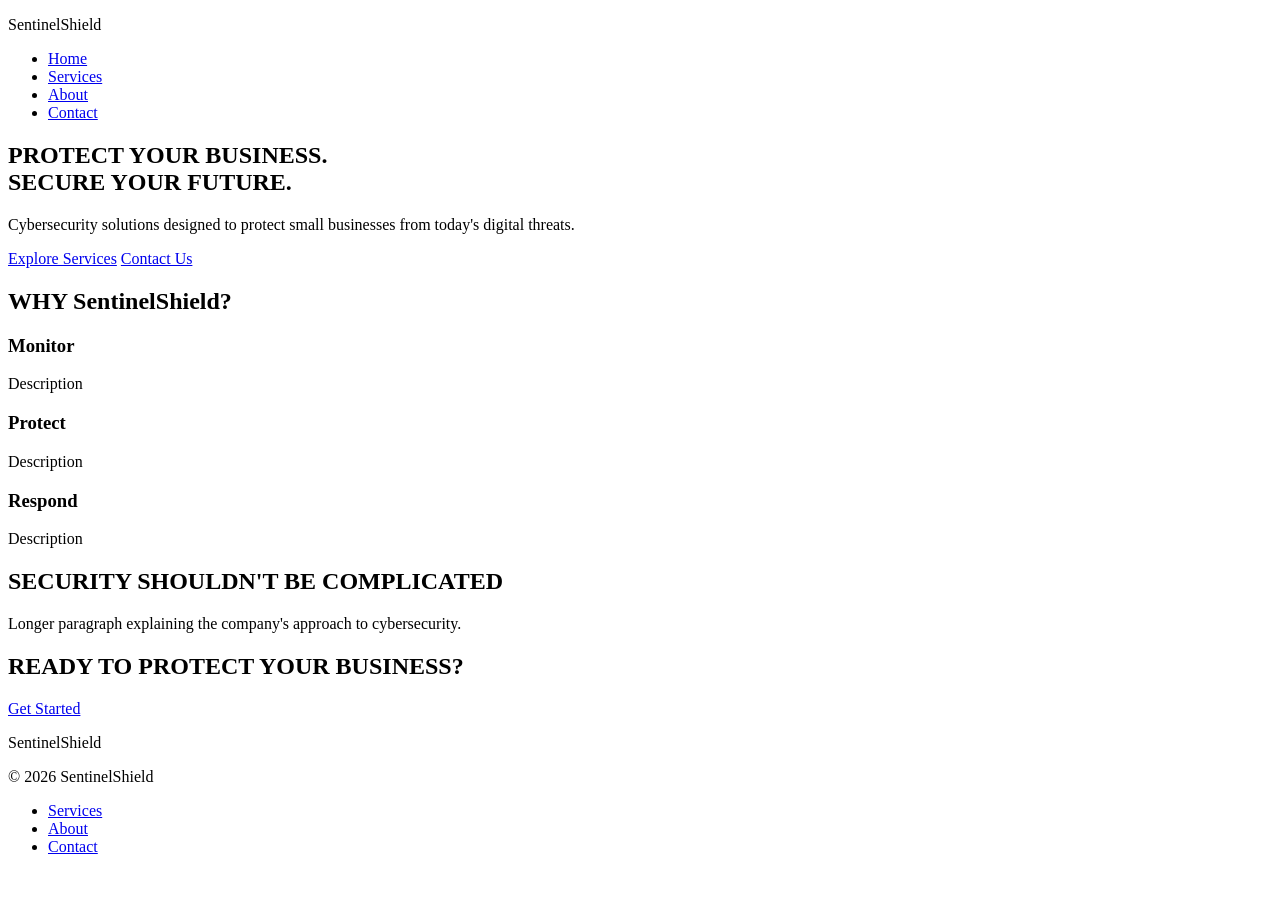
==== index.html @ 6c5f7bb1 "Add semantic homepage structure" ====
<!DOCTYPE html>
<html>
    <head>
        <title>SentinelShield | Cybersecurity Solutions</title>
        <meta charset="UTF-8">
        <meta name="viewport" content="width=device-width, initial-scale=1.0">
        <link rel="stylesheet" href="css/style.css">
    </head>

    <body>

        <header>
            <p class = "logo">SentinelShield</p>

            <nav>
                <ul>
                    <li><a href="index.html">Home</a></li>
                    <li><a href="services.html">Services</a></li>
                    <li><a href="about.html">About</a></li>
                    <li><a href="contact.html">Contact</a></li>
                </ul>
            </nav>
        </header>

        <main>
            <section class="hero">
                <h1>PROTECT YOUR BUSINESS.<br>
                SECURE YOUR FUTURE.</h1>

                <p>Cybersecurity solutions designed to protect small businesses from today's digital threats.</p>

                <a href="services.html" class = "hero-btn">Explore Services</a>
                <a href="contact.html" class = "hero-btn">Contact Us</a>
            </section>

            <section id="features">
                <h2>WHY SentinelShield?</h2>
                <div class="card-container">
                    <article class="sec-card">
                        <h3>Monitor</h3>
                        <p>Description</p>
                    </article>
                    <article class="sec-card">
                        <h3>Protect</h3>
                        <p>Description</p>
                    </article>
                    <article class="sec-card">
                        <h3>Respond</h3>
                        <p>Description</p>
                    </article>
                </div>
            </section>

            <section id="security">
                <h2>SECURITY SHOULDN'T BE COMPLICATED</h2>
                <p>Longer paragraph explaining the company's approach to cybersecurity.</p>
                
            </section>

            <section id="cta">
                <h2>READY TO PROTECT YOUR BUSINESS?</h2>
                <a href="contact.html">Get Started</a>
            </section>
        </main>

        <footer>
            <p class = "logo">SentinelShield</p>
            <p>© 2026 SentinelShield</p>

            <ul class="footer-nav">
                <li><a href="services.html">Services</a></li>
                <li><a href="about.html">About</a></li>
                <li><a href="contact.html">Contact</a></li>
            </ul>
        </footer>

    <script src="js/script.js"></script>
    </body>
</html>
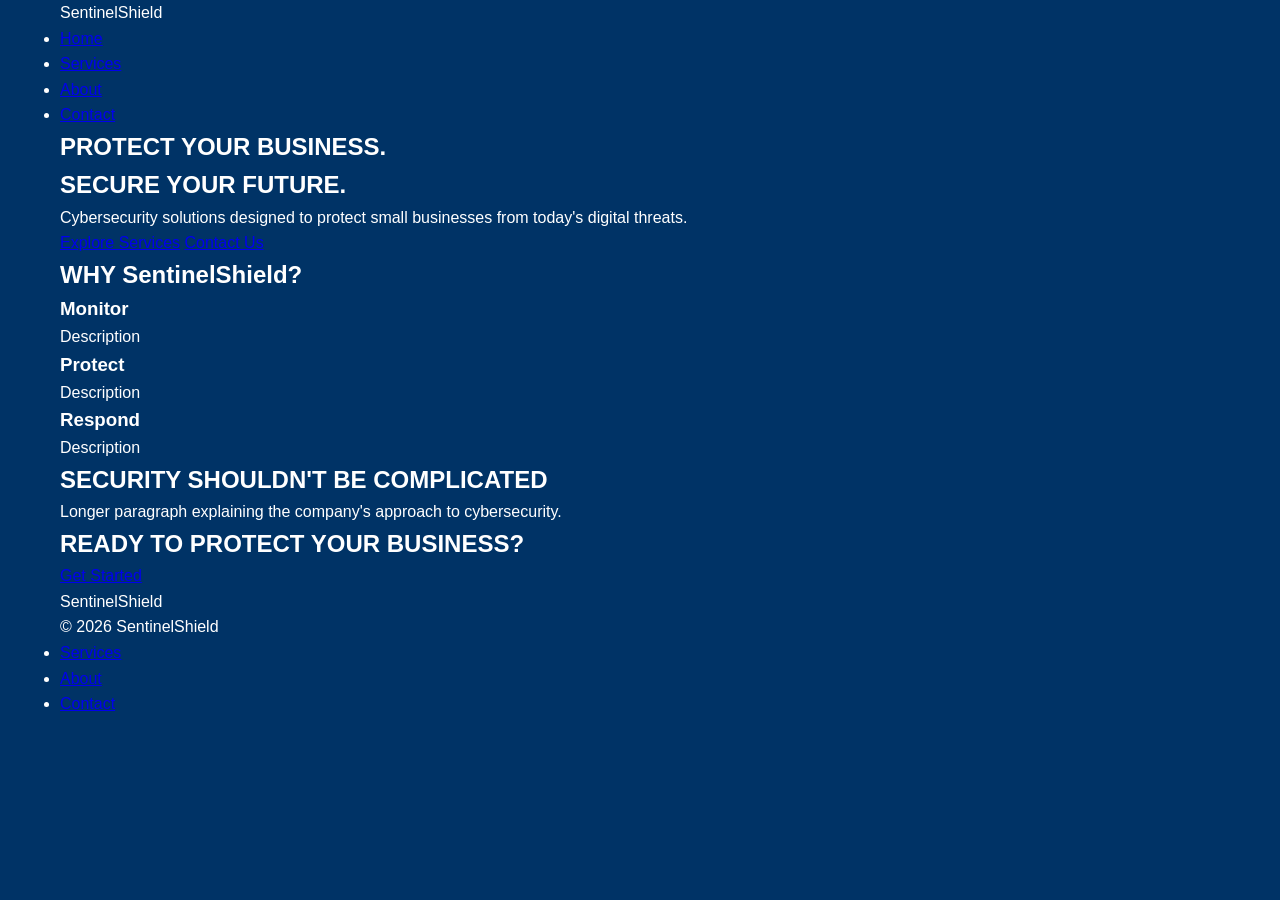
==== commit e7fcbb00: "Add base styles and layout container" ====
--- a/index.html
+++ b/index.html
@@ -8,70 +8,81 @@
     </head>
 
     <body>
+        
+        <header>
+            <div class = "container">
+                <p class = "logo">SentinelShield</p>
 
-        <header>
-            <p class = "logo">SentinelShield</p>
+                <nav>
+                    <ul>
+                        <li><a href="index.html">Home</a></li>
+                        <li><a href="services.html">Services</a></li>
+                        <li><a href="about.html">About</a></li>
+                        <li><a href="contact.html">Contact</a></li>
+                    </ul>
+                </nav>
+            </div>
+        </header>
 
-            <nav>
-                <ul>
-                    <li><a href="index.html">Home</a></li>
+        <main>
+            <section class="hero">
+                <div class="container">
+                    <h1>PROTECT YOUR BUSINESS.<br>
+                    SECURE YOUR FUTURE.</h1>
+
+                    <p>Cybersecurity solutions designed to protect small businesses from today's digital threats.</p>
+
+                    <a href="services.html" class = "hero-btn">Explore Services</a>
+                    <a href="contact.html" class = "hero-btn">Contact Us</a>
+                </div>
+            </section>
+
+            <section id="features">
+                <div class="container">
+                    <h2>WHY SentinelShield?</h2>
+                    <div class="card-container">
+                        <article class="sec-card">
+                            <h3>Monitor</h3>
+                            <p>Description</p>
+                        </article>
+                        <article class="sec-card">
+                            <h3>Protect</h3>
+                            <p>Description</p>
+                        </article>
+                        <article class="sec-card">
+                            <h3>Respond</h3>
+                            <p>Description</p>
+                        </article>
+                    </div>
+                </div>
+            </section>
+
+            <section id="security">
+                <div class="container">
+                    <h2>SECURITY SHOULDN'T BE COMPLICATED</h2>
+                    <p>Longer paragraph explaining the company's approach to cybersecurity.</p>
+                </div>
+            </section>
+
+            <section id="cta">
+                <div class="container">
+                    <h2>READY TO PROTECT YOUR BUSINESS?</h2>
+                    <a href="contact.html">Get Started</a>
+                </div>
+            </section>
+        </main>
+
+        <footer>
+            <div class="container">
+                <p class = "logo">SentinelShield</p>
+                <p>© 2026 SentinelShield</p>
+
+                <ul class="footer-nav">
                     <li><a href="services.html">Services</a></li>
                     <li><a href="about.html">About</a></li>
                     <li><a href="contact.html">Contact</a></li>
                 </ul>
-            </nav>
-        </header>
-
-        <main>
-            <section class="hero">
-                <h1>PROTECT YOUR BUSINESS.<br>
-                SECURE YOUR FUTURE.</h1>
-
-                <p>Cybersecurity solutions designed to protect small businesses from today's digital threats.</p>
-
-                <a href="services.html" class = "hero-btn">Explore Services</a>
-                <a href="contact.html" class = "hero-btn">Contact Us</a>
-            </section>
-
-            <section id="features">
-                <h2>WHY SentinelShield?</h2>
-                <div class="card-container">
-                    <article class="sec-card">
-                        <h3>Monitor</h3>
-                        <p>Description</p>
-                    </article>
-                    <article class="sec-card">
-                        <h3>Protect</h3>
-                        <p>Description</p>
-                    </article>
-                    <article class="sec-card">
-                        <h3>Respond</h3>
-                        <p>Description</p>
-                    </article>
-                </div>
-            </section>
-
-            <section id="security">
-                <h2>SECURITY SHOULDN'T BE COMPLICATED</h2>
-                <p>Longer paragraph explaining the company's approach to cybersecurity.</p>
-                
-            </section>
-
-            <section id="cta">
-                <h2>READY TO PROTECT YOUR BUSINESS?</h2>
-                <a href="contact.html">Get Started</a>
-            </section>
-        </main>
-
-        <footer>
-            <p class = "logo">SentinelShield</p>
-            <p>© 2026 SentinelShield</p>
-
-            <ul class="footer-nav">
-                <li><a href="services.html">Services</a></li>
-                <li><a href="about.html">About</a></li>
-                <li><a href="contact.html">Contact</a></li>
-            </ul>
+            </div>
         </footer>
 
     <script src="js/script.js"></script>
--- a/css/style.css
+++ b/css/style.css
@@ -0,0 +1,32 @@
+:root {
+    --color-primary: #000066;
+    --color-secondary: #ff9900;
+    --color-background: #003366;
+    --color-surface: #555;
+    --color-text: #fff;
+    --color-text-muted: #999;
+}
+
+html {
+    box-sizing: border-box;
+}
+
+*, *::before, *::after {
+  box-sizing: inherit;
+  margin: 0;
+  padding: 0;
+}
+
+body{
+    font-family: Verdana, Geneva, Tahoma, sans-serif;
+    color: var(--color-text);
+    background-color: var(--color-background);
+    line-height: 1.6;
+}
+
+.container{
+    margin: 0 auto;
+    padding: 0 20px;
+    width: 100%;
+    max-width: 1200px;  
+}
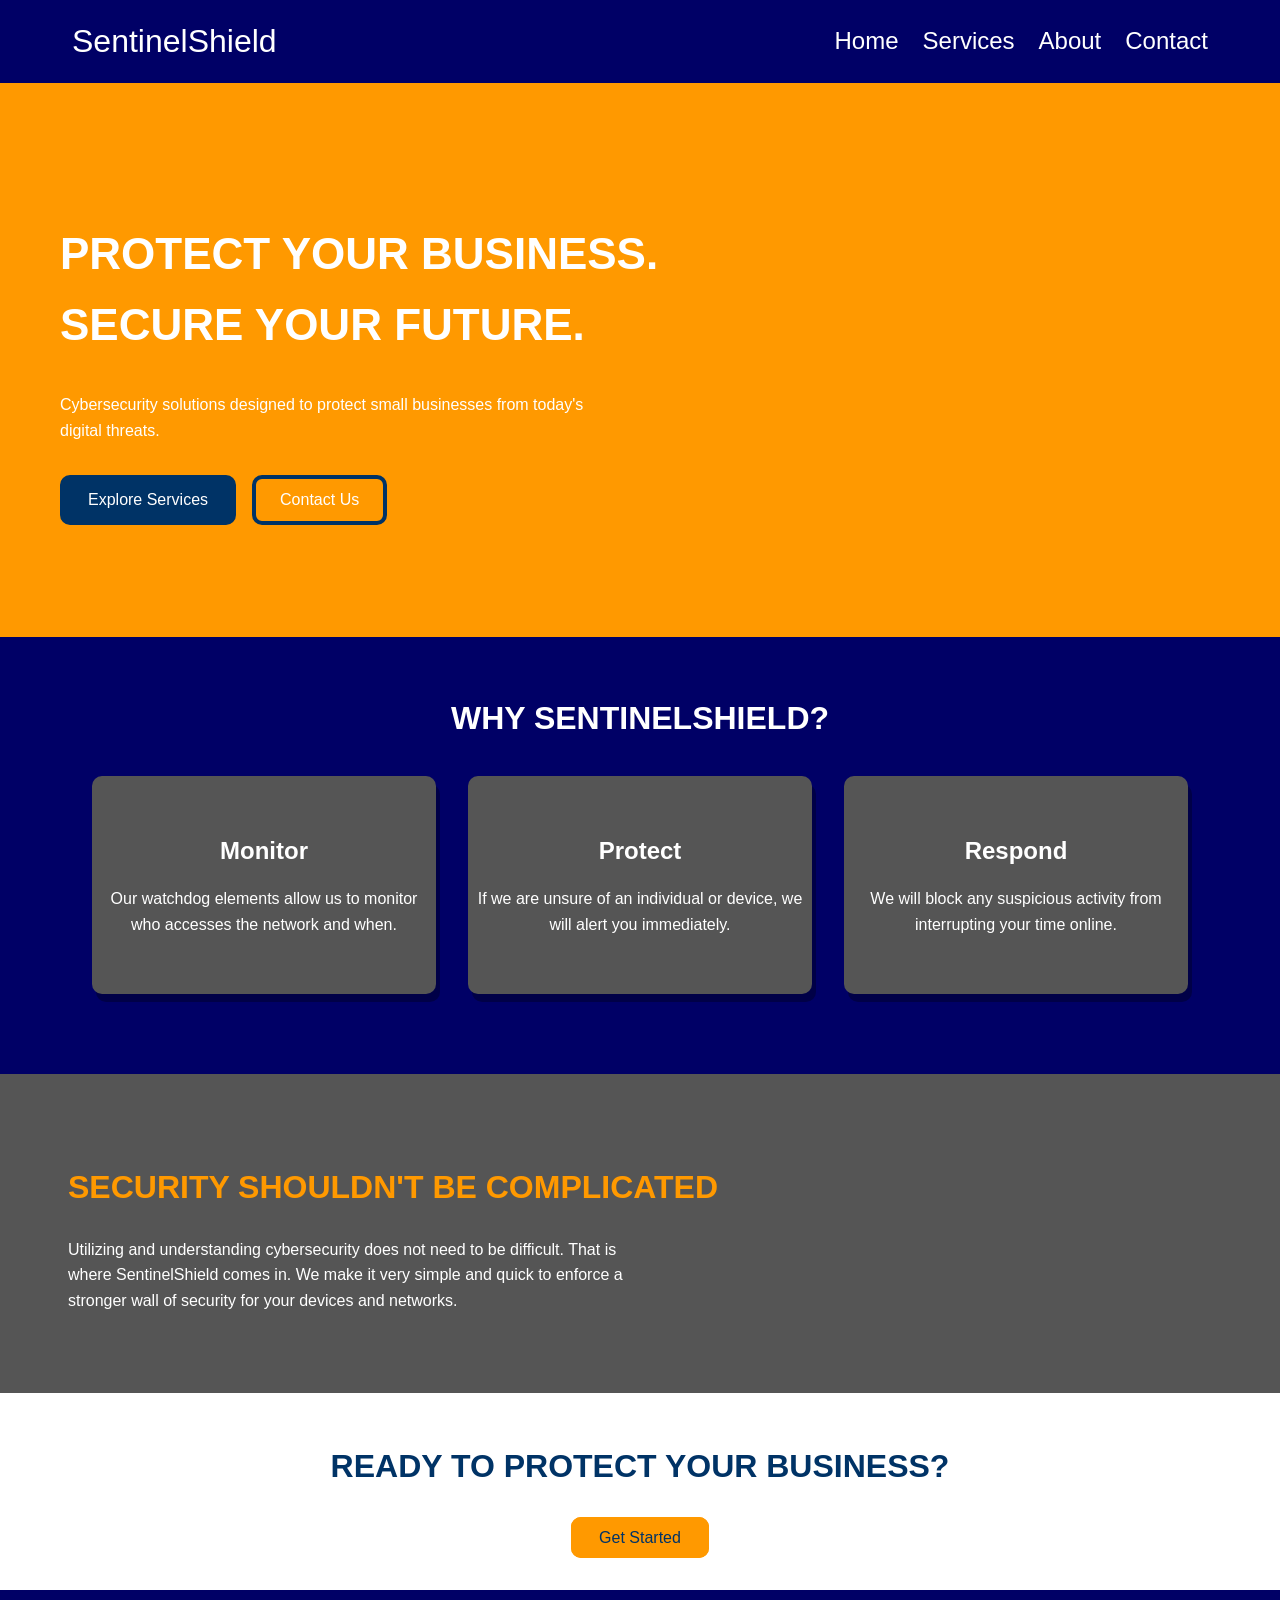
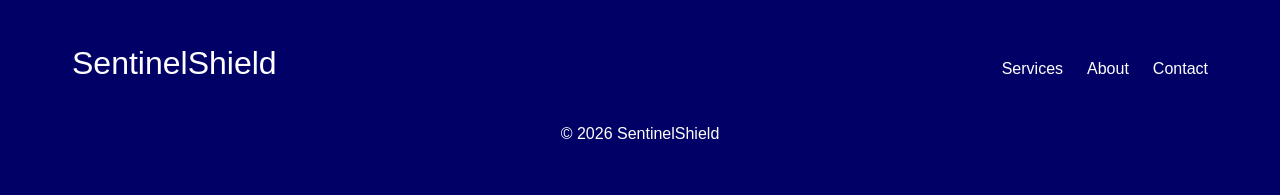
==== commit e002d134: "Build desktop homepage layout" ====
--- a/index.html
+++ b/index.html
@@ -13,7 +13,7 @@
             <div class = "container">
                 <p class = "logo">SentinelShield</p>
 
-                <nav>
+                <nav class = "main-nav">
                     <ul>
                         <li><a href="index.html">Home</a></li>
                         <li><a href="services.html">Services</a></li>
@@ -31,27 +31,30 @@
                     SECURE YOUR FUTURE.</h1>
 
                     <p>Cybersecurity solutions designed to protect small businesses from today's digital threats.</p>
-
-                    <a href="services.html" class = "hero-btn">Explore Services</a>
-                    <a href="contact.html" class = "hero-btn">Contact Us</a>
+                    
+                    <div class="hero-buttons">
+                        <a href="services.html" class = "hero-btn primary-btn">Explore Services</a>
+                        <a href="contact.html" class = "hero-btn secondary-btn">Contact Us</a>
+                    </div>
                 </div>
             </section>
 
             <section id="features">
                 <div class="container">
-                    <h2>WHY SentinelShield?</h2>
+                    <h2>WHY SENTINELSHIELD?</h2>
                     <div class="card-container">
                         <article class="sec-card">
                             <h3>Monitor</h3>
-                            <p>Description</p>
+                            <p>Our watchdog elements allow us to monitor who accesses the network and when.
+                            </p>
                         </article>
                         <article class="sec-card">
                             <h3>Protect</h3>
-                            <p>Description</p>
+                            <p>If we are unsure of an individual or device, we will alert you immediately. </p>
                         </article>
                         <article class="sec-card">
                             <h3>Respond</h3>
-                            <p>Description</p>
+                            <p>We will block any suspicious activity from interrupting your time online.</p>
                         </article>
                     </div>
                 </div>
@@ -60,7 +63,10 @@
             <section id="security">
                 <div class="container">
                     <h2>SECURITY SHOULDN'T BE COMPLICATED</h2>
-                    <p>Longer paragraph explaining the company's approach to cybersecurity.</p>
+                    <p>Utilizing and understanding cybersecurity does not need to be difficult. 
+                        That is where SentinelShield comes in. We make it very simple and quick
+                        to enforce a stronger wall of security for your devices and networks.
+                    </p>
                 </div>
             </section>
 
@@ -75,13 +81,16 @@
         <footer>
             <div class="container">
                 <p class = "logo">SentinelShield</p>
-                <p>© 2026 SentinelShield</p>
 
-                <ul class="footer-nav">
-                    <li><a href="services.html">Services</a></li>
-                    <li><a href="about.html">About</a></li>
-                    <li><a href="contact.html">Contact</a></li>
-                </ul>
+                <nav class = "footer-nav">
+                    <ul>
+                        <li><a href="services.html">Services</a></li>
+                        <li><a href="about.html">About</a></li>
+                        <li><a href="contact.html">Contact</a></li>
+                    </ul>
+                </nav>
+
+                <p class="copyright">© 2026 SentinelShield</p>
             </div>
         </footer>
 
--- a/css/style.css
+++ b/css/style.css
@@ -9,12 +9,13 @@
 
 html {
     box-sizing: border-box;
+    
 }
 
 *, *::before, *::after {
-  box-sizing: inherit;
-  margin: 0;
-  padding: 0;
+    box-sizing: inherit;
+    margin: 0;
+    padding: 0;
 }
 
 body{
@@ -29,4 +30,240 @@
     padding: 0 20px;
     width: 100%;
     max-width: 1200px;  
+}
+
+header{
+    background-color: var(--color-primary);
+}
+
+header .container{
+    display: flex;
+    align-items: center;
+    padding: 1rem 2rem;
+    justify-content: space-between;
+}
+
+.main-nav ul{
+    display: flex;
+    gap: 1.5rem;
+    padding: 0;
+}
+
+.main-nav ul li{
+    list-style-type: none;
+}
+
+.main-nav ul li a{
+    text-decoration: none;
+    color:var(--color-text);
+    font-size: 1.5rem;
+}
+
+.main-nav ul li a:hover{
+    text-decoration: none;
+    color:var(--color-secondary);
+    cursor: pointer;
+}
+
+.logo{
+    font-size: 2rem;
+}
+
+.hero{
+    background-color: var(--color-secondary);
+    padding: 7rem 0;
+}
+
+.hero h1{
+    padding-top: 1.5rem;
+    font-size: 2.75rem;
+}
+
+.hero p{
+    width:100%;
+    max-width: 60ch;
+    padding-top: 2rem;
+    font-size: 1rem;
+}
+
+.hero-btn{
+    text-decoration: none;
+    padding: 0.5rem 1.5rem;
+    border-radius: 10px;
+}
+
+.primary-btn{
+    background-color: var(--color-background);
+    color: var(--color-text);
+    border: 4px solid var(--color-background);
+}
+
+.primary-btn:hover{
+    background-color: var(--color-surface);
+    border: 4px solid var(--color-surface);
+}
+
+.secondary-btn{
+    background-color: transparent;
+    border: 4px solid var(--color-background);
+    color: var(--color-text);
+}
+
+.secondary-btn:hover{
+    background-color: var(--color-surface);
+    border: 4px solid var(--color-surface);
+}
+
+.hero-buttons {
+    display: flex;
+    gap: 1rem;
+    margin-top: 2rem;
+}
+
+#features{
+    color: var(--color-text);
+    padding: 3rem 0;
+    background-color: var(--color-primary);
+}
+
+#features h2{
+    font-size: 2rem;
+    text-align: center;
+    padding-top: 0.5rem;
+}
+
+#features p{
+    font-size: 1rem;
+    text-align: center;
+    padding: 0.5rem;
+}
+
+.card-container{
+    display: grid;
+    grid-template-columns: repeat(3, 1fr);
+    gap: 2rem;
+    text-align: center;
+    padding: 2rem;
+}
+
+.sec-card{
+    background-color: var(--color-surface);
+    border-radius: 10px;
+    padding: 3rem 0;
+    box-shadow:  4px 8px 0 rgba(0, 0, 0, 0.3);
+}
+
+.sec-card h3{
+    padding: 0.5rem;
+    font-size: 1.5rem;
+}
+
+.sec-card p{
+    font-size: 1rem;
+}
+
+#security{
+    padding: 5rem 0;
+    background-color: var(--color-surface);
+    text-align: left;
+    
+}
+
+#security h2{
+    padding-top: 0.5rem;
+    padding-left: 0.5rem;
+    font-size: 2rem;
+    color: var(--color-secondary);
+}
+
+#security p{
+    font-size: 1rem;
+    padding-top: 1.5rem;
+    padding-left: 0.5rem;
+    max-width: 600px;
+    color: var(--color-text);
+}
+
+#cta{
+    padding:2.5rem 0;
+    background-color: white;
+    color: var(--color-background);
+    text-align: center;
+}
+
+#cta h2{
+    font-size: 2rem;
+    padding-top: 0.5rem;
+    padding-bottom: 2rem;
+}
+
+#cta a{
+    background-color: var(--color-secondary);
+    color:var(--color-background);
+    border-radius: 10px;
+    border: 4px solid var(--color-secondary);
+    padding: 0.5rem 1.5rem;
+    text-decoration: none;
+}
+
+#cta a:hover{
+    background-color: var(--color-background);
+    color:var(--color-secondary);
+    border: 4px solid var(--color-background);
+}
+
+footer{
+    background-color: var(--color-primary);
+    color: var(--color-text);
+    padding: 2rem 0;
+}
+
+footer .container{
+    display: flex;
+    flex-wrap: wrap;
+    
+    padding: 1rem 2rem;
+    justify-content: space-between;
+    align-items: baseline;
+    gap: 2rem;
+}
+ footer .logo{
+    order:1;
+ }
+
+.footer-nav{
+    margin:0;
+    
+    padding: 0;
+    order:2;
+}
+
+.footer-nav ul{
+    display: flex;
+    gap: 1.5rem;
+}
+
+.footer-nav li{
+    list-style-type: none;
+    text-decoration: none;
+    color:var(--color-text);
+    font-size: 1rem;
+}
+
+.footer-nav ul li a{
+    text-decoration: none;
+    color:var(--color-text);
+    font-size: 1rem;
+    list-style-type: none;
+}
+
+.footer-nav ul li a:hover{
+    text-decoration: none;
+    color:var(--color-secondary);
+    cursor: pointer;
+}
+.copyright{
+    order: 3;
+    width: 100%;              
+    text-align: center; 
 }
